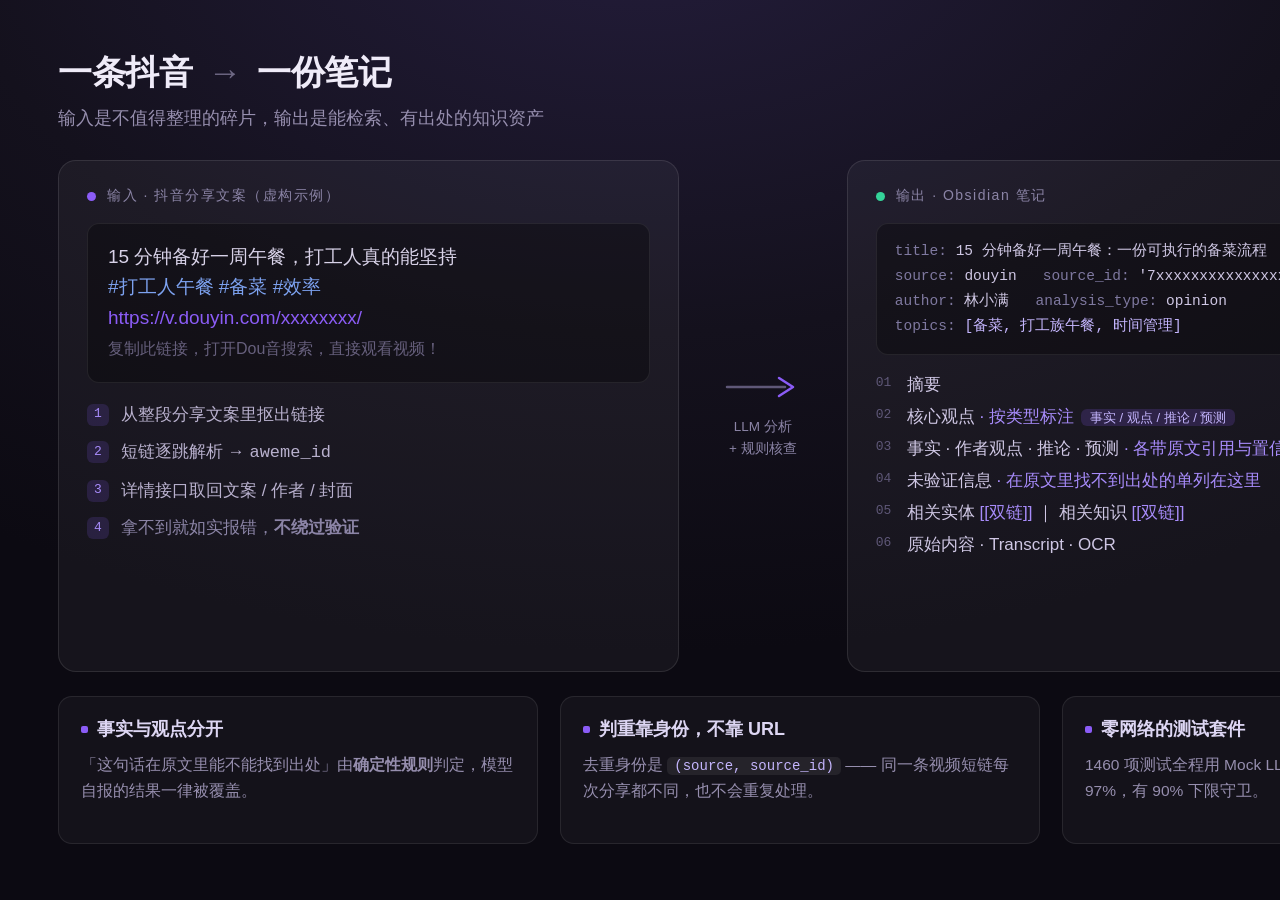
==== docs/images/src/pipeline.html @ 2f45cbda "KnowledgeFlow v0.3.3：把短视频/图文/音视频变成有出处的 Obsidian 结构化笔记 双轨架构： - A 线 Core Pipeline：RawContent → 归一化 → 去" ====
<!doctype html>
<html lang="zh-CN">
<head>
<meta charset="utf-8">
<!-- README 主图：左边「进来的是什么」，右边「出去的是什么」，底部三条差异点。
     全部使用**虚构**博主与文案 —— 真实短视频标题/作者名不进公开仓库。 -->
<style>
  * { margin: 0; padding: 0; box-sizing: border-box; }
  body {
    width: 1600px; height: 900px; overflow: hidden;
    font-family: -apple-system, "PingFang SC", "Helvetica Neue", sans-serif;
    background: radial-gradient(1200px 760px at 50% -12%, #241D3C 0%, #14111D 58%, #0C0A12 100%);
    color: #EFEBF8; padding: 50px 58px 38px; display: flex; flex-direction: column;
  }
  h1 { font-size: 34px; font-weight: 600; letter-spacing: -.3px; }
  h1 span { color: #6E6884; font-weight: 400; margin: 0 6px; }
  .sub { margin-top: 10px; font-size: 18px; color: #968EAE; }

  .stage { display: grid; grid-template-columns: 1fr 116px 1.12fr; gap: 26px; height: 512px; margin-top: 30px; }

  .card {
    border-radius: 18px; padding: 26px 28px;
    background: rgba(255,255,255,.045); border: 1px solid rgba(255,255,255,.10);
    display: flex; flex-direction: column; overflow: hidden;
  }
  .card-head { display: flex; align-items: center; gap: 11px; font-size: 14px; letter-spacing: 1.5px; color: #8B84A6; }
  .dot { width: 9px; height: 9px; border-radius: 50%; background: #8B5CF6; flex: none; }
  .dot.out { background: #34D399; }

  /* 左：输入 */
  .share {
    margin-top: 18px; padding: 18px 20px; border-radius: 12px;
    background: rgba(0,0,0,.32); border: 1px solid rgba(255,255,255,.08);
    font-size: 19px; line-height: 1.6; color: #D8D2E8;
  }
  .share .hash { color: #7DA2F0; }
  .share .link { color: #8B5CF6; }
  .share .tail { color: #665F7C; font-size: 16px; }
  .steps { margin-top: 20px; display: flex; flex-direction: column; gap: 13px; }
  .step { display: flex; gap: 12px; font-size: 17px; color: #B9B1CE; line-height: 1.45; }
  .step .no {
    flex: none; width: 22px; height: 22px; border-radius: 6px; margin-top: 1px;
    background: rgba(139,92,246,.16); color: #A78BFA;
    font-size: 13px; font-family: ui-monospace, Menlo, monospace;
    display: flex; align-items: center; justify-content: center;
  }
  .step.warn { color: #8B84A6; }

  /* 中：箭头 */
  .arrow { display: flex; flex-direction: column; align-items: center; justify-content: center; gap: 14px; }
  .arrow svg { width: 76px; height: 30px; }
  .arrow .label { font-size: 13.5px; color: #8B84A6; text-align: center; line-height: 1.6; }

  /* 右：输出 */
  .fm {
    margin-top: 18px; padding: 15px 18px; border-radius: 12px;
    background: rgba(0,0,0,.32); border: 1px solid rgba(255,255,255,.08);
    font-family: ui-monospace, Menlo, monospace; font-size: 14.5px; line-height: 1.72; color: #9C93B8;
  }
  .fm .k { color: #7F79A0; }
  .fm .v { color: #CFC7E4; }
  .fm .hl { color: #C4B5FD; }
  .secs { margin-top: 18px; display: flex; flex-direction: column; gap: 9px; }
  .sec { display: flex; gap: 11px; font-size: 17px; color: #CFC7E4; }
  .sec .no { flex: none; width: 20px; color: #5F5878; font-size: 13px; font-family: ui-monospace, Menlo, monospace; padding-top: 2px; }
  .sec em { color: #A78BFA; font-style: normal; }
  .pill { margin-left: 7px; padding: 1px 9px; border-radius: 6px; font-size: 13px; background: rgba(139,92,246,.18); color: #C4B5FD; }

  /* 底部：三条差异点 */
  .strip { display: grid; grid-template-columns: repeat(3, 1fr); gap: 22px; margin-top: 24px; height: 148px; }
  .mini {
    border-radius: 14px; padding: 20px 22px;
    background: rgba(255,255,255,.035); border: 1px solid rgba(255,255,255,.085);
  }
  .mini h3 { font-size: 18px; font-weight: 600; color: #DDD6F3; display: flex; align-items: center; gap: 9px; }
  .mini h3::before { content: ""; width: 7px; height: 7px; border-radius: 2px; background: #8B5CF6; }
  .mini p { margin-top: 11px; font-size: 15.5px; line-height: 1.65; color: #968EAE; }
  .mini code {
    font-family: ui-monospace, Menlo, monospace; font-size: 14px;
    background: rgba(255,255,255,.07); padding: 1px 7px; border-radius: 5px; color: #C4B5FD;
  }
</style>
</head>
<body>
  <h1>一条抖音 <span>→</span> 一份笔记</h1>
  <div class="sub">输入是不值得整理的碎片，输出是能检索、有出处的知识资产</div>

  <div class="stage">
    <!-- 输入 -->
    <div class="card">
      <div class="card-head"><span class="dot"></span> 输入 · 抖音分享文案（虚构示例）</div>
      <div class="share">
        15 分钟备好一周午餐，打工人真的能坚持<br>
        <span class="hash">#打工人午餐 #备菜 #效率</span><br>
        <span class="link">https://v.douyin.com/xxxxxxxx/</span><br>
        <span class="tail">复制此链接，打开Dou音搜索，直接观看视频！</span>
      </div>
      <div class="steps">
        <div class="step"><span class="no">1</span><span>从整段分享文案里抠出链接</span></div>
        <div class="step"><span class="no">2</span><span>短链逐跳解析 → <code>aweme_id</code></span></div>
        <div class="step"><span class="no">3</span><span>详情接口取回文案 / 作者 / 封面</span></div>
        <div class="step warn"><span class="no">4</span><span>拿不到就如实报错，<b>不绕过验证</b></span></div>
      </div>
    </div>

    <!-- 箭头 -->
    <div class="arrow">
      <svg viewBox="0 0 76 30" fill="none">
        <path d="M2 15h58" stroke="#5F5878" stroke-width="2.5" stroke-linecap="round"/>
        <path d="M54 6l14 9-14 9" stroke="#8B5CF6" stroke-width="2.5" stroke-linecap="round" stroke-linejoin="round"/>
      </svg>
      <div class="label">LLM 分析<br>+ 规则核查</div>
    </div>

    <!-- 输出 -->
    <div class="card">
      <div class="card-head"><span class="dot out"></span> 输出 · Obsidian 笔记</div>
      <div class="fm">
        <span class="k">title:</span> <span class="v">15 分钟备好一周午餐：一份可执行的备菜流程</span><br>
        <span class="k">source:</span> <span class="v">douyin</span> &nbsp; <span class="k">source_id:</span> <span class="v">'7xxxxxxxxxxxxxxxxxx'</span><br>
        <span class="k">author:</span> <span class="v">林小满</span> &nbsp; <span class="k">analysis_type:</span> <span class="v">opinion</span><br>
        <span class="k">topics:</span> <span class="hl">[备菜, 打工族午餐, 时间管理]</span>
      </div>
      <div class="secs">
        <div class="sec"><span class="no">01</span><span>摘要</span></div>
        <div class="sec"><span class="no">02</span><span>核心观点 <em>· 按类型标注</em><span class="pill">事实 / 观点 / 推论 / 预测</span></span></div>
        <div class="sec"><span class="no">03</span><span>事实 · 作者观点 · 推论 · 预测 <em>· 各带原文引用与置信度</em></span></div>
        <div class="sec"><span class="no">04</span><span>未验证信息 <em>· 在原文里找不到出处的单列在这里</em></span></div>
        <div class="sec"><span class="no">05</span><span>相关实体 <em>[[双链]]</em> ｜ 相关知识 <em>[[双链]]</em></span></div>
        <div class="sec"><span class="no">06</span><span>原始内容 · Transcript · OCR</span></div>
      </div>
    </div>
  </div>

  <div class="strip">
    <div class="mini">
      <h3>事实与观点分开</h3>
      <p>「这句话在原文里能不能找到出处」由<b>确定性规则</b>判定，模型自报的结果一律被覆盖。</p>
    </div>
    <div class="mini">
      <h3>判重靠身份，不靠 URL</h3>
      <p>去重身份是 <code>(source, source_id)</code> —— 同一条视频短链每次分享都不同，也不会重复处理。</p>
    </div>
    <div class="mini">
      <h3>零网络的测试套件</h3>
      <p>1460 项测试全程用 Mock LLM 与 MockTransport，行覆盖率 97%，有 90% 下限守卫。</p>
    </div>
  </div>
</body>
</html>
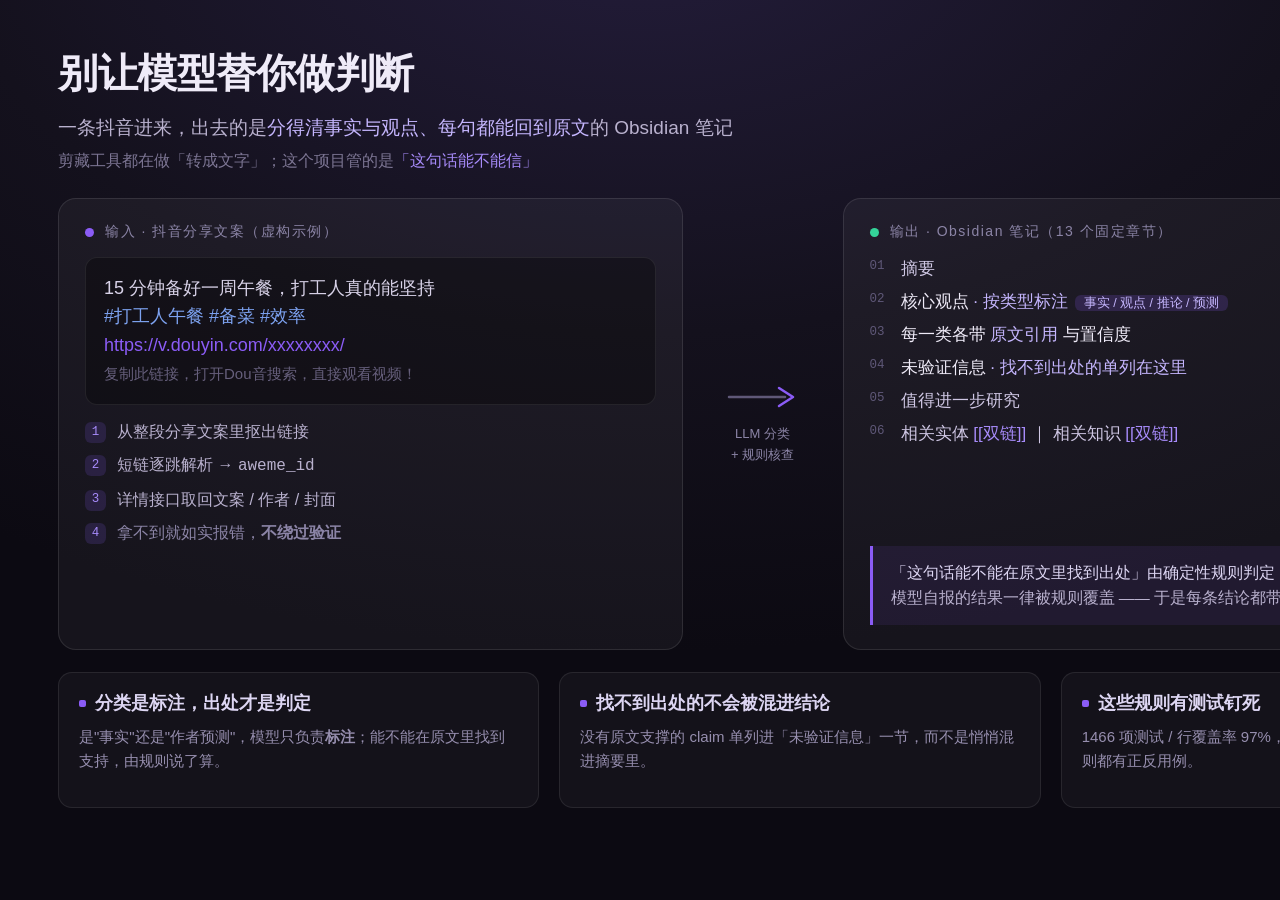
==== commit 17804582: "定位转向「可信度」：首屏、主图、社交卡统一改口径 按竞品实测结论调整（那批同类工具都在做「转成文字」，无一解决出处核查）： - README 首屏：从「一条抖音 → 一份笔记」（比功能量）改成「别让模" ====
--- a/docs/images/src/pipeline.html
+++ b/docs/images/src/pipeline.html
@@ -2,24 +2,27 @@
 <html lang="zh-CN">
 <head>
 <meta charset="utf-8">
-<!-- README 主图：左边「进来的是什么」，右边「出去的是什么」，底部三条差异点。
-     全部使用**虚构**博主与文案 —— 真实短视频标题/作者名不进公开仓库。 -->
+<!-- README 主图。定位打的是「可信度」而不是「搬运」：
+     别的剪藏工具把视频变成文字，这里多做一步 —— 分清哪句能信。
+     全部使用**虚构**博主与文案，真实短视频标题/作者名不进公开仓库。 -->
 <style>
   * { margin: 0; padding: 0; box-sizing: border-box; }
   body {
     width: 1600px; height: 900px; overflow: hidden;
     font-family: -apple-system, "PingFang SC", "Helvetica Neue", sans-serif;
     background: radial-gradient(1200px 760px at 50% -12%, #241D3C 0%, #14111D 58%, #0C0A12 100%);
-    color: #EFEBF8; padding: 50px 58px 38px; display: flex; flex-direction: column;
+    color: #EFEBF8; padding: 46px 58px 34px; display: flex; flex-direction: column;
   }
-  h1 { font-size: 34px; font-weight: 600; letter-spacing: -.3px; }
-  h1 span { color: #6E6884; font-weight: 400; margin: 0 6px; }
-  .sub { margin-top: 10px; font-size: 18px; color: #968EAE; }
+  h1 { font-size: 40px; font-weight: 600; letter-spacing: -.5px; }
+  h1 em { color: #C4B5FD; font-style: normal; }
+  .sub { margin-top: 14px; font-size: 19px; color: #B9B1CE; }
+  .kicker { margin-top: 10px; font-size: 16px; color: #7C7593; }
+  .kicker b { color: #A78BFA; font-weight: 500; }
 
-  .stage { display: grid; grid-template-columns: 1fr 116px 1.12fr; gap: 26px; height: 512px; margin-top: 30px; }
+  .stage { display: grid; grid-template-columns: 1fr 112px 1.12fr; gap: 24px; height: 452px; margin-top: 26px; }
 
   .card {
-    border-radius: 18px; padding: 26px 28px;
+    border-radius: 18px; padding: 24px 26px;
     background: rgba(255,255,255,.045); border: 1px solid rgba(255,255,255,.10);
     display: flex; flex-direction: column; overflow: hidden;
   }
@@ -29,61 +32,62 @@
 
   /* 左：输入 */
   .share {
-    margin-top: 18px; padding: 18px 20px; border-radius: 12px;
+    margin-top: 16px; padding: 16px 18px; border-radius: 12px;
     background: rgba(0,0,0,.32); border: 1px solid rgba(255,255,255,.08);
-    font-size: 19px; line-height: 1.6; color: #D8D2E8;
+    font-size: 18px; line-height: 1.58; color: #D8D2E8;
   }
   .share .hash { color: #7DA2F0; }
   .share .link { color: #8B5CF6; }
-  .share .tail { color: #665F7C; font-size: 16px; }
-  .steps { margin-top: 20px; display: flex; flex-direction: column; gap: 13px; }
-  .step { display: flex; gap: 12px; font-size: 17px; color: #B9B1CE; line-height: 1.45; }
+  .share .tail { color: #665F7C; font-size: 15px; }
+  .steps { margin-top: 16px; display: flex; flex-direction: column; gap: 11px; }
+  .step { display: flex; gap: 11px; font-size: 16px; color: #B9B1CE; line-height: 1.4; }
   .step .no {
-    flex: none; width: 22px; height: 22px; border-radius: 6px; margin-top: 1px;
+    flex: none; width: 21px; height: 21px; border-radius: 6px; margin-top: 1px;
     background: rgba(139,92,246,.16); color: #A78BFA;
-    font-size: 13px; font-family: ui-monospace, Menlo, monospace;
+    font-size: 12.5px; font-family: ui-monospace, Menlo, monospace;
     display: flex; align-items: center; justify-content: center;
   }
   .step.warn { color: #8B84A6; }
 
   /* 中：箭头 */
-  .arrow { display: flex; flex-direction: column; align-items: center; justify-content: center; gap: 14px; }
-  .arrow svg { width: 76px; height: 30px; }
-  .arrow .label { font-size: 13.5px; color: #8B84A6; text-align: center; line-height: 1.6; }
+  .arrow { display: flex; flex-direction: column; align-items: center; justify-content: center; gap: 13px; }
+  .arrow svg { width: 72px; height: 28px; }
+  .arrow .label { font-size: 13px; color: #8B84A6; text-align: center; line-height: 1.6; }
 
   /* 右：输出 */
-  .fm {
-    margin-top: 18px; padding: 15px 18px; border-radius: 12px;
-    background: rgba(0,0,0,.32); border: 1px solid rgba(255,255,255,.08);
-    font-family: ui-monospace, Menlo, monospace; font-size: 14.5px; line-height: 1.72; color: #9C93B8;
+  .secs { margin-top: 16px; display: flex; flex-direction: column; gap: 10px; }
+  .sec { display: flex; gap: 11px; font-size: 17px; color: #CFC7E4; }
+  .sec .no { flex: none; width: 20px; color: #5F5878; font-size: 12.5px; font-family: ui-monospace, Menlo, monospace; padding-top: 2px; }
+  .sec em { color: #A78BFA; font-style: normal; }
+  .sec.hi { color: #EFEBF8; }
+  .sec.hi em { color: #C4B5FD; }
+  .pill { margin-left: 7px; padding: 1px 9px; border-radius: 6px; font-size: 12.5px; background: rgba(139,92,246,.18); color: #C4B5FD; }
+  .quote {
+    margin-top: auto; padding: 14px 18px; border-left: 3px solid #8B5CF6;
+    background: rgba(139,92,246,.09); border-radius: 0 10px 10px 0;
+    font-size: 15.5px; line-height: 1.65; color: #B9B1CE;
   }
-  .fm .k { color: #7F79A0; }
-  .fm .v { color: #CFC7E4; }
-  .fm .hl { color: #C4B5FD; }
-  .secs { margin-top: 18px; display: flex; flex-direction: column; gap: 9px; }
-  .sec { display: flex; gap: 11px; font-size: 17px; color: #CFC7E4; }
-  .sec .no { flex: none; width: 20px; color: #5F5878; font-size: 13px; font-family: ui-monospace, Menlo, monospace; padding-top: 2px; }
-  .sec em { color: #A78BFA; font-style: normal; }
-  .pill { margin-left: 7px; padding: 1px 9px; border-radius: 6px; font-size: 13px; background: rgba(139,92,246,.18); color: #C4B5FD; }
+  .quote b { color: #DDD6F3; font-weight: 500; }
 
-  /* 底部：三条差异点 */
-  .strip { display: grid; grid-template-columns: repeat(3, 1fr); gap: 22px; margin-top: 24px; height: 148px; }
+  /* 底部：三个机制 */
+  .strip { display: grid; grid-template-columns: repeat(3, 1fr); gap: 20px; margin-top: 22px; height: 136px; }
   .mini {
-    border-radius: 14px; padding: 20px 22px;
+    border-radius: 14px; padding: 18px 20px;
     background: rgba(255,255,255,.035); border: 1px solid rgba(255,255,255,.085);
   }
-  .mini h3 { font-size: 18px; font-weight: 600; color: #DDD6F3; display: flex; align-items: center; gap: 9px; }
+  .mini h3 { font-size: 17.5px; font-weight: 600; color: #DDD6F3; display: flex; align-items: center; gap: 9px; }
   .mini h3::before { content: ""; width: 7px; height: 7px; border-radius: 2px; background: #8B5CF6; }
-  .mini p { margin-top: 11px; font-size: 15.5px; line-height: 1.65; color: #968EAE; }
+  .mini p { margin-top: 10px; font-size: 15px; line-height: 1.62; color: #968EAE; }
   .mini code {
-    font-family: ui-monospace, Menlo, monospace; font-size: 14px;
+    font-family: ui-monospace, Menlo, monospace; font-size: 13.5px;
     background: rgba(255,255,255,.07); padding: 1px 7px; border-radius: 5px; color: #C4B5FD;
   }
 </style>
 </head>
 <body>
-  <h1>一条抖音 <span>→</span> 一份笔记</h1>
-  <div class="sub">输入是不值得整理的碎片，输出是能检索、有出处的知识资产</div>
+  <h1>别让模型替你做判断</h1>
+  <div class="sub">一条抖音进来，出去的是<em style="color:#C4B5FD;font-style:normal">分得清事实与观点、每句都能回到原文</em>的 Obsidian 笔记</div>
+  <div class="kicker">剪藏工具都在做「转成文字」；这个项目管的是<b>「这句话能不能信」</b></div>
 
   <div class="stage">
     <!-- 输入 -->
@@ -105,45 +109,43 @@
 
     <!-- 箭头 -->
     <div class="arrow">
-      <svg viewBox="0 0 76 30" fill="none">
-        <path d="M2 15h58" stroke="#5F5878" stroke-width="2.5" stroke-linecap="round"/>
-        <path d="M54 6l14 9-14 9" stroke="#8B5CF6" stroke-width="2.5" stroke-linecap="round" stroke-linejoin="round"/>
+      <svg viewBox="0 0 72 28" fill="none">
+        <path d="M2 14h56" stroke="#5F5878" stroke-width="2.5" stroke-linecap="round"/>
+        <path d="M52 5l14 9-14 9" stroke="#8B5CF6" stroke-width="2.5" stroke-linecap="round" stroke-linejoin="round"/>
       </svg>
-      <div class="label">LLM 分析<br>+ 规则核查</div>
+      <div class="label">LLM 分类<br>+ 规则核查</div>
     </div>
 
     <!-- 输出 -->
     <div class="card">
-      <div class="card-head"><span class="dot out"></span> 输出 · Obsidian 笔记</div>
-      <div class="fm">
-        <span class="k">title:</span> <span class="v">15 分钟备好一周午餐：一份可执行的备菜流程</span><br>
-        <span class="k">source:</span> <span class="v">douyin</span> &nbsp; <span class="k">source_id:</span> <span class="v">'7xxxxxxxxxxxxxxxxxx'</span><br>
-        <span class="k">author:</span> <span class="v">林小满</span> &nbsp; <span class="k">analysis_type:</span> <span class="v">opinion</span><br>
-        <span class="k">topics:</span> <span class="hl">[备菜, 打工族午餐, 时间管理]</span>
-      </div>
+      <div class="card-head"><span class="dot out"></span> 输出 · Obsidian 笔记（13 个固定章节）</div>
       <div class="secs">
         <div class="sec"><span class="no">01</span><span>摘要</span></div>
-        <div class="sec"><span class="no">02</span><span>核心观点 <em>· 按类型标注</em><span class="pill">事实 / 观点 / 推论 / 预测</span></span></div>
-        <div class="sec"><span class="no">03</span><span>事实 · 作者观点 · 推论 · 预测 <em>· 各带原文引用与置信度</em></span></div>
-        <div class="sec"><span class="no">04</span><span>未验证信息 <em>· 在原文里找不到出处的单列在这里</em></span></div>
-        <div class="sec"><span class="no">05</span><span>相关实体 <em>[[双链]]</em> ｜ 相关知识 <em>[[双链]]</em></span></div>
-        <div class="sec"><span class="no">06</span><span>原始内容 · Transcript · OCR</span></div>
+        <div class="sec hi"><span class="no">02</span><span>核心观点 <em>· 按类型标注</em><span class="pill">事实 / 观点 / 推论 / 预测</span></span></div>
+        <div class="sec hi"><span class="no">03</span><span>每一类各带 <em>原文引用</em> 与置信度</span></div>
+        <div class="sec hi"><span class="no">04</span><span>未验证信息 <em>· 找不到出处的单列在这里</em></span></div>
+        <div class="sec"><span class="no">05</span><span>值得进一步研究</span></div>
+        <div class="sec"><span class="no">06</span><span>相关实体 <em>[[双链]]</em> ｜ 相关知识 <em>[[双链]]</em></span></div>
+      </div>
+      <div class="quote">
+        <b>「这句话能不能在原文里找到出处」由确定性规则判定</b>，<br>
+        模型自报的结果一律被规则覆盖 —— 于是每条结论都带得回原文。
       </div>
     </div>
   </div>
 
   <div class="strip">
     <div class="mini">
-      <h3>事实与观点分开</h3>
-      <p>「这句话在原文里能不能找到出处」由<b>确定性规则</b>判定，模型自报的结果一律被覆盖。</p>
+      <h3>分类是标注，出处才是判定</h3>
+      <p>是"事实"还是"作者预测"，模型只负责<b>标注</b>；能不能在原文里找到支持，由规则说了算。</p>
     </div>
     <div class="mini">
-      <h3>判重靠身份，不靠 URL</h3>
-      <p>去重身份是 <code>(source, source_id)</code> —— 同一条视频短链每次分享都不同，也不会重复处理。</p>
+      <h3>找不到出处的不会被混进结论</h3>
+      <p>没有原文支撑的 claim 单列进「未验证信息」一节，而不是悄悄混进摘要里。</p>
     </div>
     <div class="mini">
-      <h3>零网络的测试套件</h3>
-      <p>1460 项测试全程用 Mock LLM 与 MockTransport，行覆盖率 97%，有 90% 下限守卫。</p>
+      <h3>这些规则有测试钉死</h3>
+      <p>1466 项测试 / 行覆盖率 97%，全程离线跑（Mock LLM），每条规则都有正反用例。</p>
     </div>
   </div>
 </body>
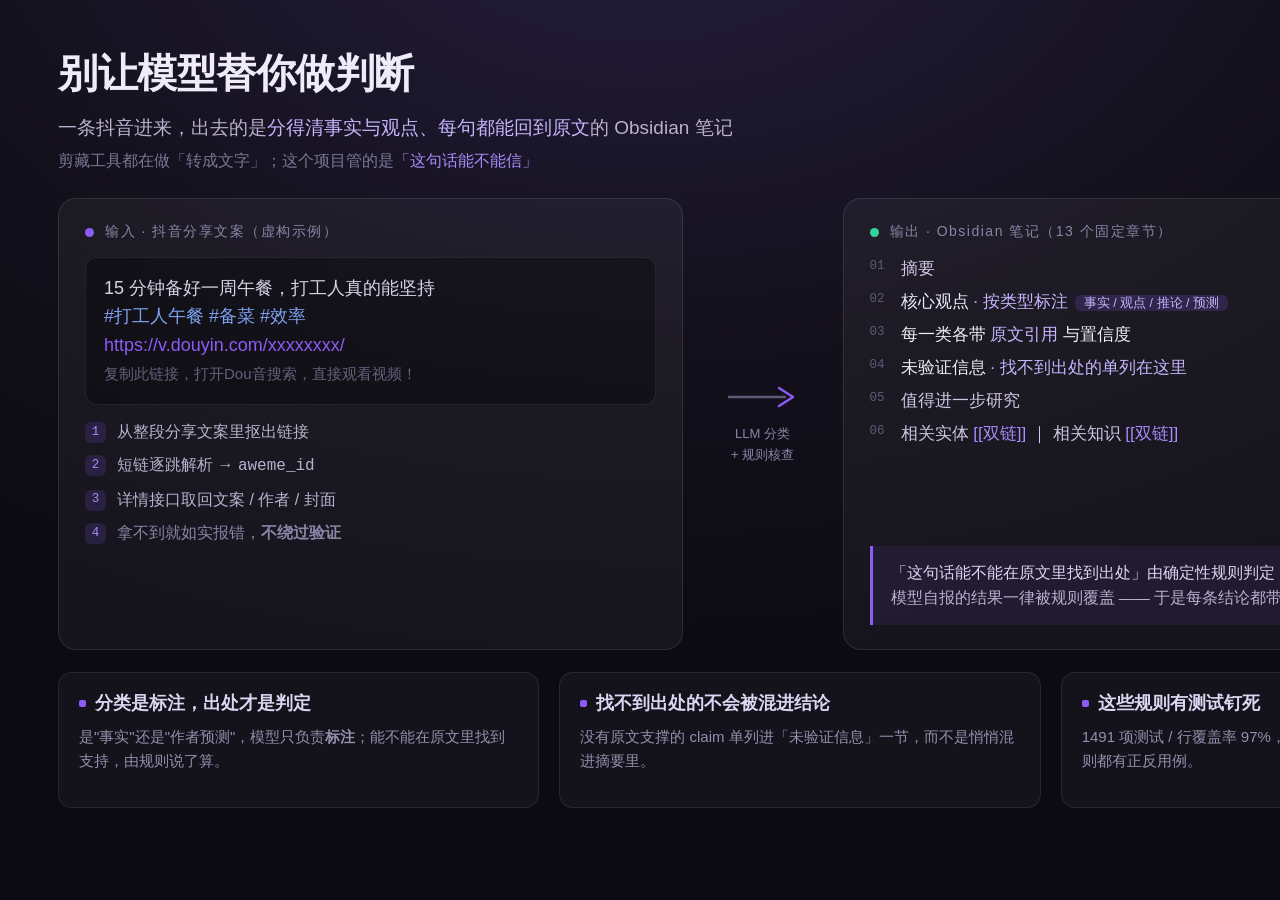
==== commit 793ef59d: "docs: 测试数 1490 → 1491 同步到全部交付物（含图片重渲染） 上一条提交新增了一条回归测试，1490 → 1491。这个数字出现在 8 处 （两份 README 各 4 处）+ 3 个" ====
--- a/docs/images/src/pipeline.html
+++ b/docs/images/src/pipeline.html
@@ -145,7 +145,7 @@
     </div>
     <div class="mini">
       <h3>这些规则有测试钉死</h3>
-      <p>1466 项测试 / 行覆盖率 97%，全程离线跑（Mock LLM），每条规则都有正反用例。</p>
+      <p>1491 项测试 / 行覆盖率 97%，全程离线跑（Mock LLM），每条规则都有正反用例。</p>
     </div>
   </div>
 </body>
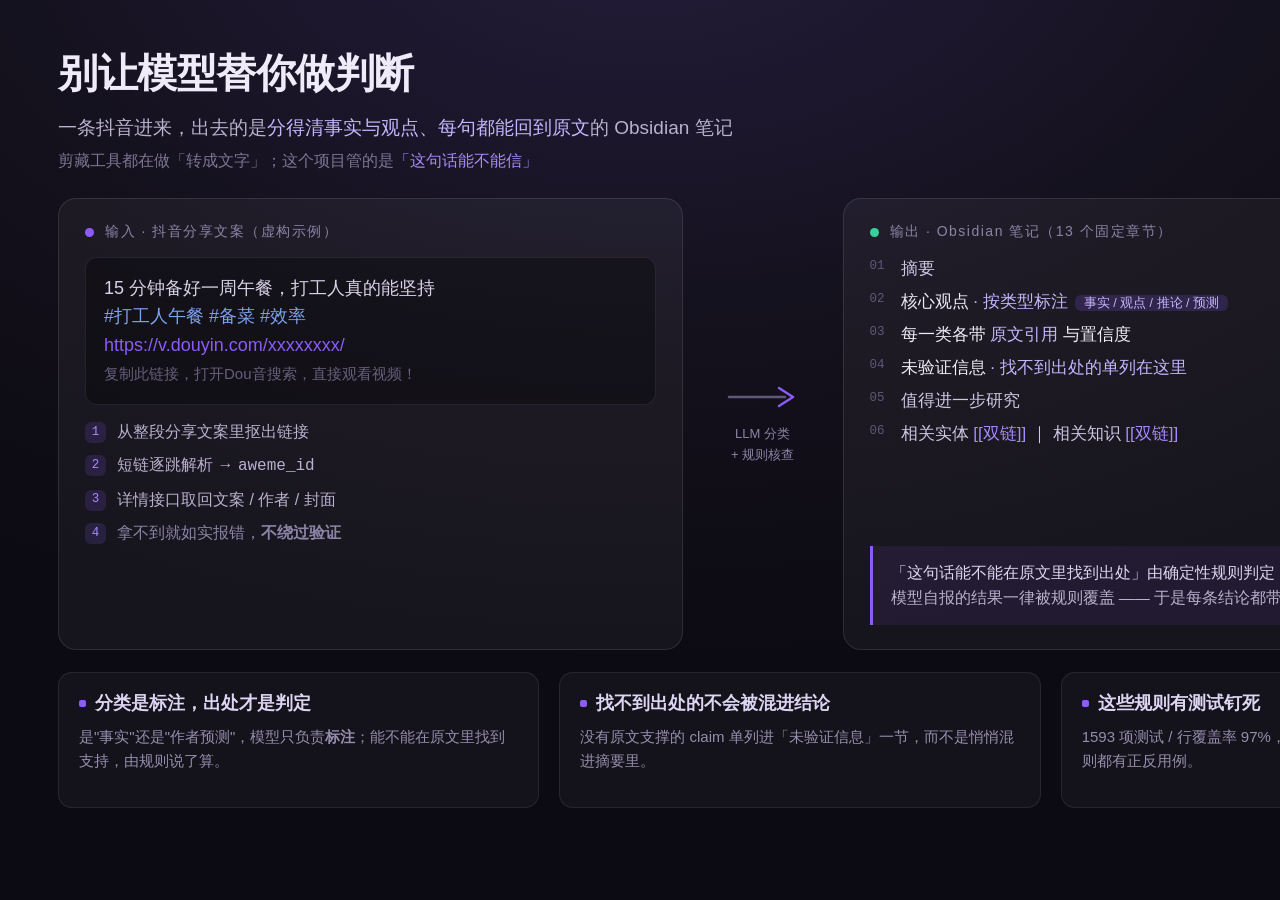
==== commit 599ce11a: "feat(packaging): Windows 10+ x64 便携版，并修掉 GBK 控制台把 --check 打成 traceback ## 一、Windows 打包层（新增 packaging" ====
--- a/docs/images/src/pipeline.html
+++ b/docs/images/src/pipeline.html
@@ -145,7 +145,7 @@
     </div>
     <div class="mini">
       <h3>这些规则有测试钉死</h3>
-      <p>1491 项测试 / 行覆盖率 97%，全程离线跑（Mock LLM），每条规则都有正反用例。</p>
+      <p>1593 项测试 / 行覆盖率 97%，全程离线跑（Mock LLM），每条规则都有正反用例。</p>
     </div>
   </div>
 </body>
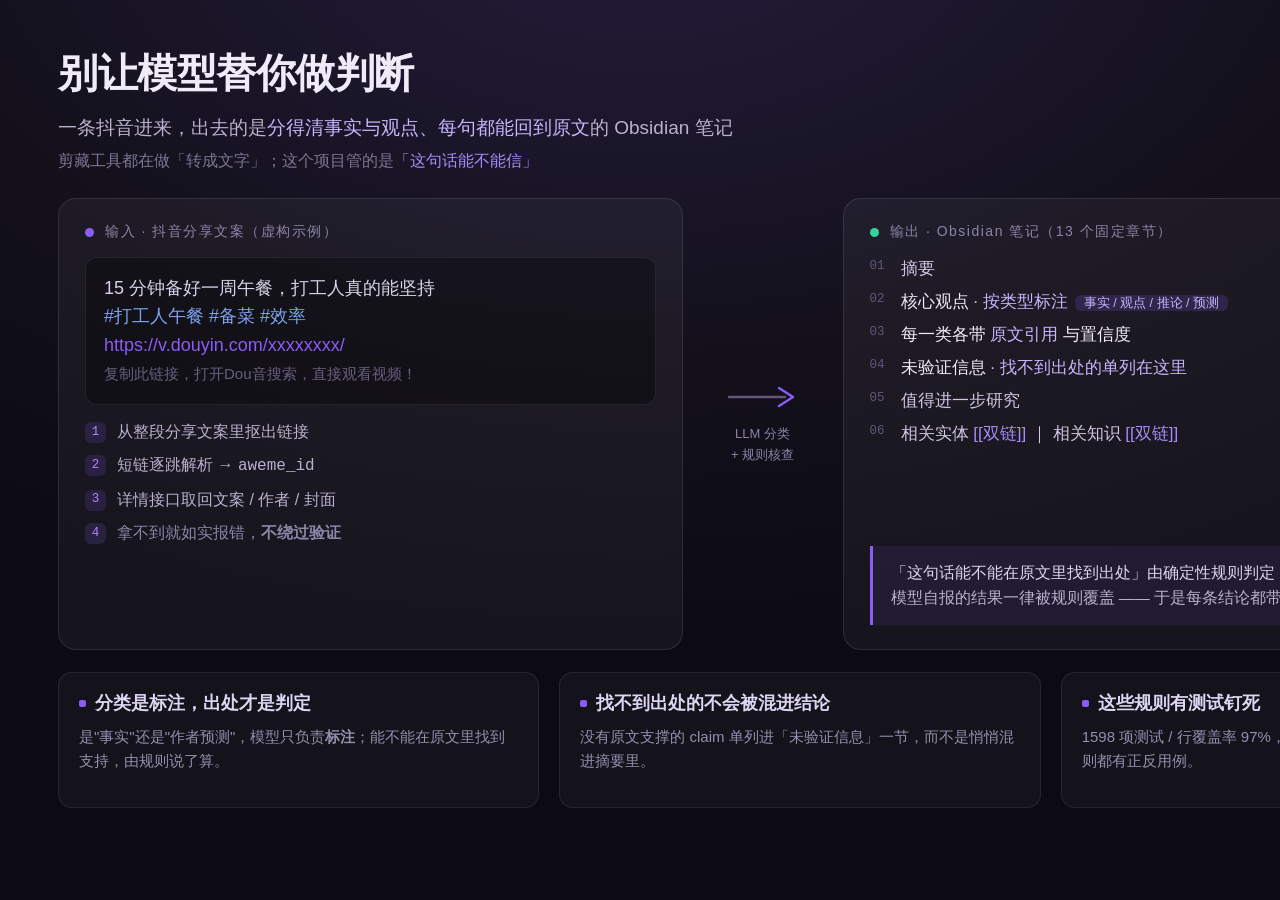
==== commit a996f471: "fix(packaging): 生成的 KnowledgeFlow.cmd 是 LF 行尾，cmd.exe 把注释当命令执行 ## 症状  便携包验收（解压 ZIP → 模拟干净机器 → 真起后端）断" ====
--- a/docs/images/src/pipeline.html
+++ b/docs/images/src/pipeline.html
@@ -145,7 +145,7 @@
     </div>
     <div class="mini">
       <h3>这些规则有测试钉死</h3>
-      <p>1593 项测试 / 行覆盖率 97%，全程离线跑（Mock LLM），每条规则都有正反用例。</p>
+      <p>1598 项测试 / 行覆盖率 97%，全程离线跑（Mock LLM），每条规则都有正反用例。</p>
     </div>
   </div>
 </body>
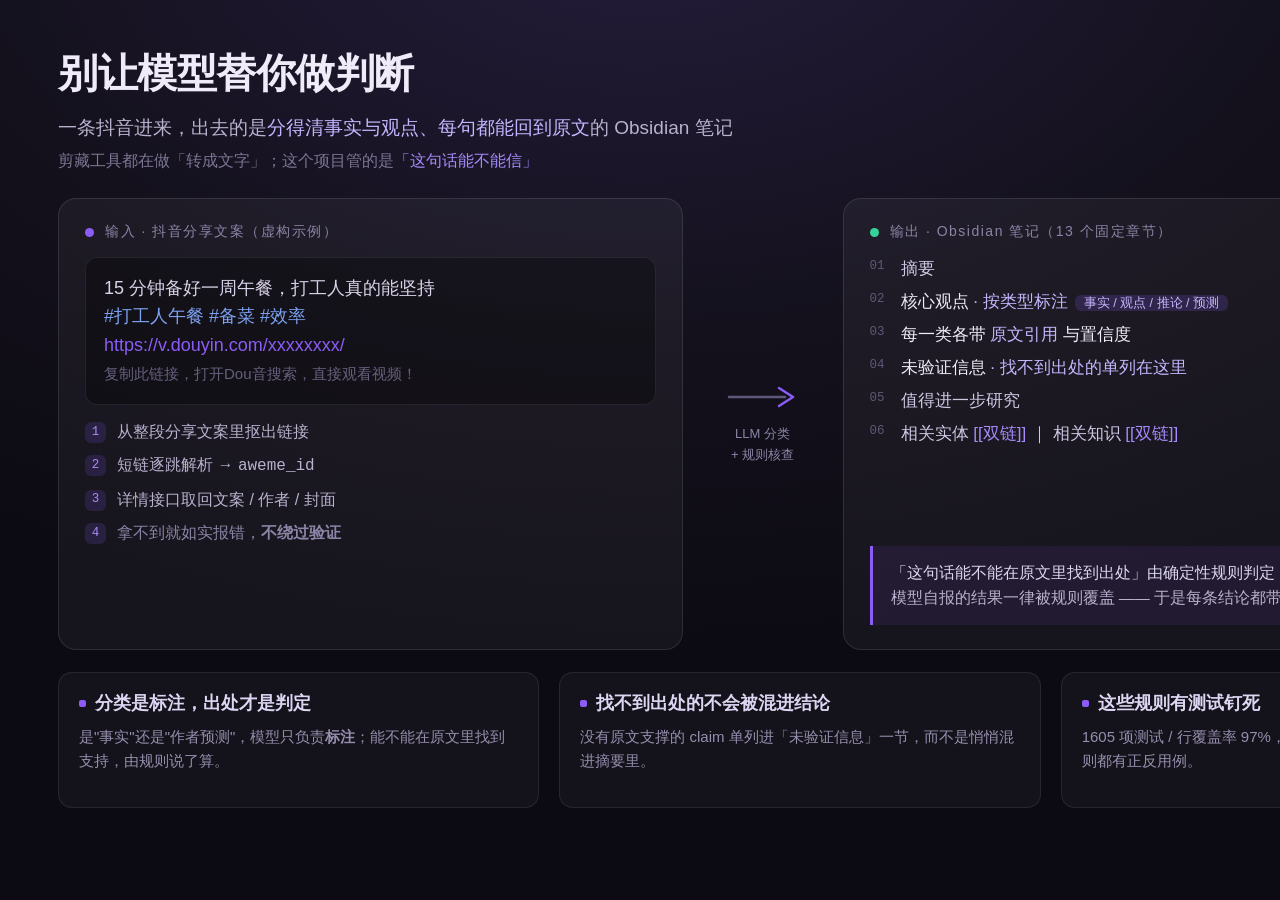
==== commit 0718e2f9: "test(compliance): 合规守卫 7 条负向变异测试；同步测试数 1598 → 1605 - backend/tests/test_compliance_guard.py：给守卫的每条断言" ====
--- a/docs/images/src/pipeline.html
+++ b/docs/images/src/pipeline.html
@@ -145,7 +145,7 @@
     </div>
     <div class="mini">
       <h3>这些规则有测试钉死</h3>
-      <p>1598 项测试 / 行覆盖率 97%，全程离线跑（Mock LLM），每条规则都有正反用例。</p>
+      <p>1605 项测试 / 行覆盖率 97%，全程离线跑（Mock LLM），每条规则都有正反用例。</p>
     </div>
   </div>
 </body>
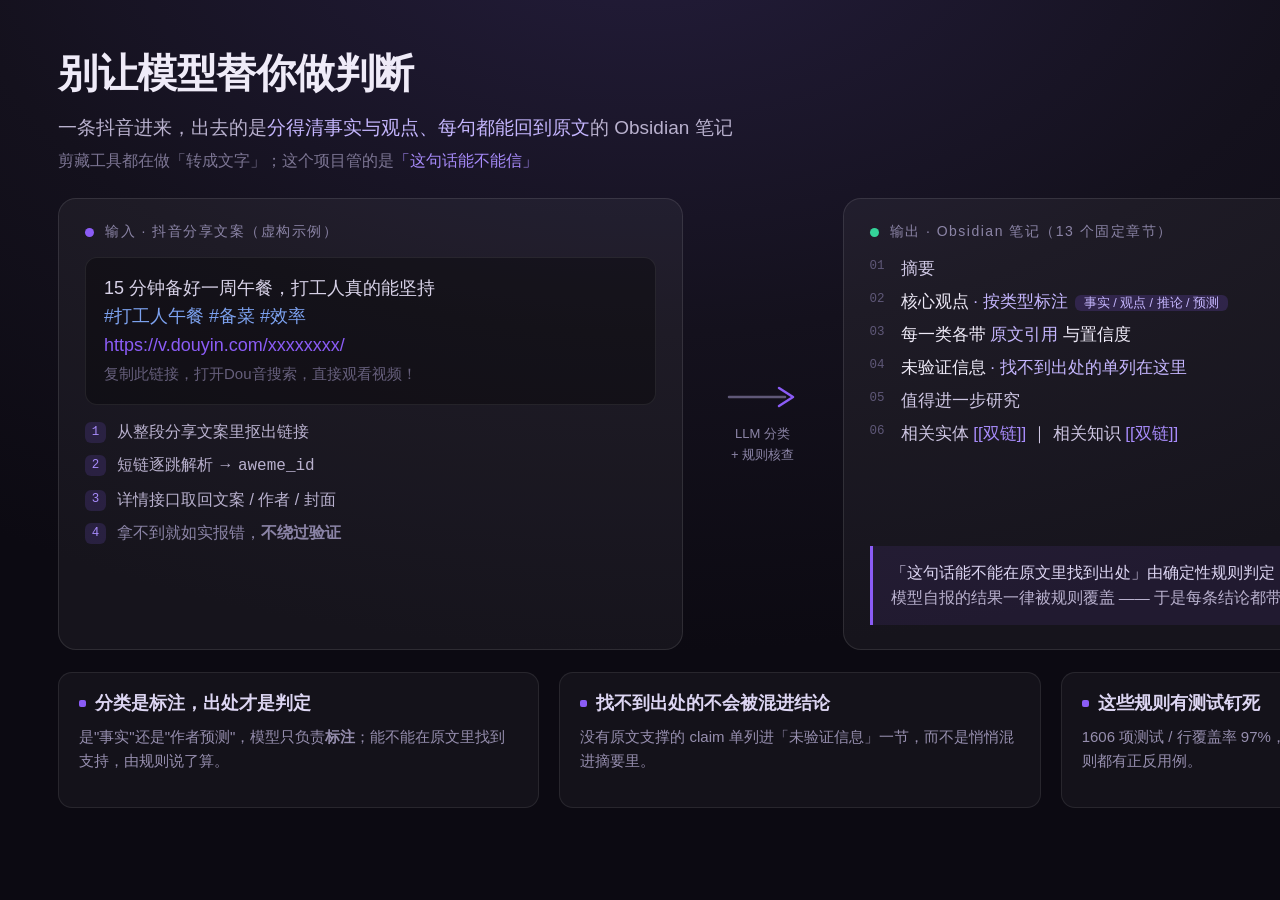
==== commit ad11cd48: "fix(compliance): 守卫扫描跳过 pytest/ruff 临时目录；同步测试数 1606 CI 上真实踩到：`pytest` 先跑、`Compliance guard` 后跑，而 pyt" ====
--- a/docs/images/src/pipeline.html
+++ b/docs/images/src/pipeline.html
@@ -145,7 +145,7 @@
     </div>
     <div class="mini">
       <h3>这些规则有测试钉死</h3>
-      <p>1605 项测试 / 行覆盖率 97%，全程离线跑（Mock LLM），每条规则都有正反用例。</p>
+      <p>1606 项测试 / 行覆盖率 97%，全程离线跑（Mock LLM），每条规则都有正反用例。</p>
     </div>
   </div>
 </body>
